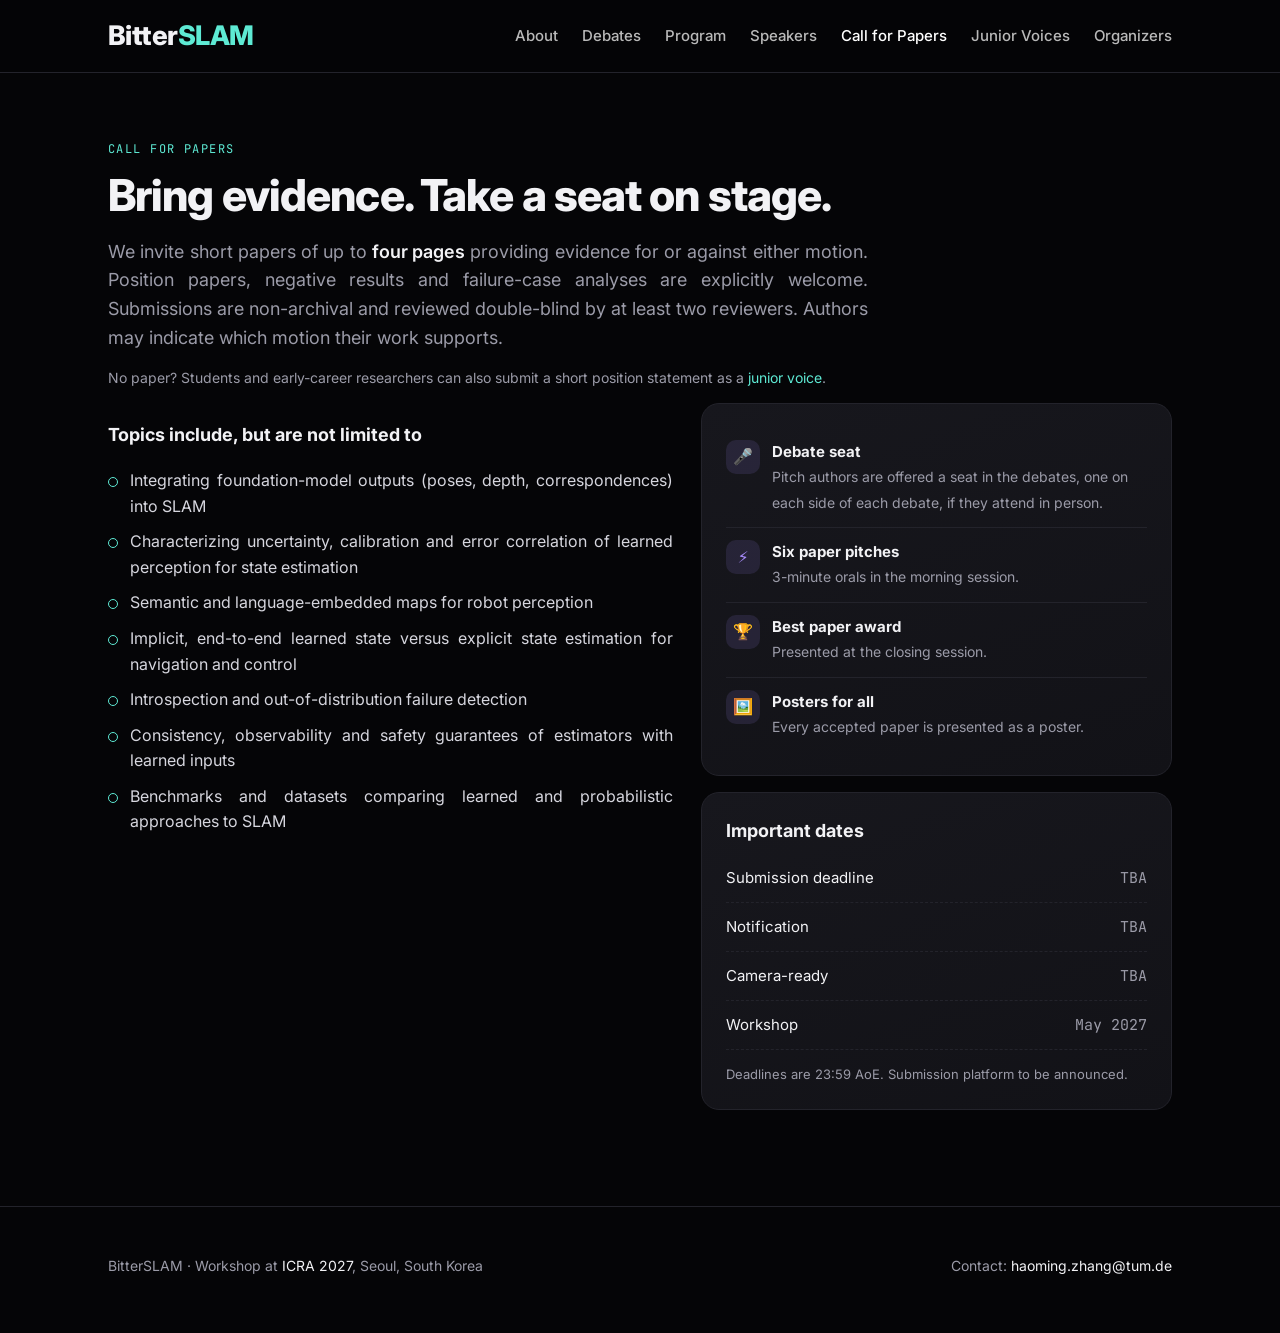
==== cfp.html @ 53a136e9 "Split CfP and Junior Voices into their own pages - Move the call for papers to cfp.html and add juni" ====
<!doctype html>
<html lang="en">
<head>
<meta charset="utf-8">
<meta name="viewport" content="width=device-width, initial-scale=1">
<title>Call for Papers · BitterSLAM · ICRA 2027 Workshop</title>
<meta name="description" content="Call for papers of the BitterSLAM workshop at ICRA 2027: short papers with evidence for or against either debate motion.">
<meta property="og:title" content="Call for Papers · BitterSLAM · ICRA 2027 Workshop">
<meta property="og:description" content="Call for papers of the BitterSLAM workshop at ICRA 2027: short papers with evidence for or against either debate motion.">
<meta name="theme-color" content="#000000">
<link rel="preconnect" href="https://fonts.googleapis.com">
<link rel="preconnect" href="https://fonts.gstatic.com" crossorigin>
<link href="https://fonts.googleapis.com/css2?family=Inter:wght@400;500;600;700;800&family=JetBrains+Mono:wght@400;500&display=swap" rel="stylesheet">
<link rel="stylesheet" href="assets/site.css">
</head>
<body class="subpage">

<nav class="top" id="nav">
  <div class="wrap">
    <a class="brand" href="index.html">Bitter<span>SLAM</span></a>
    <div class="links">
      <a href="index.html#about" class="opt">About</a>
      <a href="index.html#debates">Debates</a>
      <a href="index.html#program">Program</a>
      <a href="index.html#speakers">Speakers</a>
      <a class="active" href="cfp.html">Call for Papers</a>
      <a href="junior.html" class="opt">Junior Voices</a>
      <a href="index.html#organizers" class="opt">Organizers</a>
    </div>
  </div>
</nav>

<main>

<!-- CFP -->
<section id="cfp" class="page-top">
  <div class="wrap">
    <div class="reveal">
      <div class="eyebrow">Call for papers</div>
      <h2>Bring evidence. Take a seat on stage.</h2>
      <p class="lead">We invite short papers of up to <strong>four pages</strong> providing evidence for or against either motion. Position papers, negative results and failure-case analyses are explicitly welcome. Submissions are non-archival and reviewed double-blind by at least two reviewers. Authors may indicate which motion their work supports.</p>
      <p class="note" style="margin-top:0">No paper? Students and early-career researchers can also submit a short position statement as a <a href="junior.html" style="color:var(--teal)">junior voice</a>.</p>
    </div>
    <div class="cfp-grid">
      <div class="reveal">
        <h3 style="margin:18px 0 0;font-size:18px">Topics include, but are not limited to</h3>
        <ul class="topics">
          <li>Integrating foundation-model outputs (poses, depth, correspondences) into SLAM</li>
          <li>Characterizing uncertainty, calibration and error correlation of learned perception for state estimation</li>
          <li>Semantic and language-embedded maps for robot perception</li>
          <li>Implicit, end-to-end learned state versus explicit state estimation for navigation and control</li>
          <li>Introspection and out-of-distribution failure detection</li>
          <li>Consistency, observability and safety guarantees of estimators with learned inputs</li>
          <li>Benchmarks and datasets comparing learned and probabilistic approaches to SLAM</li>
        </ul>
      </div>
      <div class="reveal" style="display:grid;gap:16px;align-content:start">
        <div class="card">
          <div class="perk"><div class="ic">🎤</div><div><b>Debate seat</b><span>Pitch authors are offered a seat in the debates, one on each side of each debate, if they attend in person.</span></div></div>
          <div class="perk"><div class="ic">⚡</div><div><b>Six paper pitches</b><span>3-minute orals in the morning session.</span></div></div>
          <div class="perk"><div class="ic">🏆</div><div><b>Best paper award</b><span>Presented at the closing session.</span></div></div>
          <div class="perk"><div class="ic">🖼️</div><div><b>Posters for all</b><span>Every accepted paper is presented as a poster.</span></div></div>
        </div>
        <div class="card" id="dates">
          <h3>Important dates</h3>
          <ul class="dates">
            <li><span>Submission deadline</span><span>TBA</span></li>
            <li><span>Notification</span><span>TBA</span></li>
            <li><span>Camera-ready</span><span>TBA</span></li>
            <li><span>Workshop</span><span>May 2027</span></li>
          </ul>
          <p style="margin:14px 0 0;font-size:13px">Deadlines are 23:59 AoE. Submission platform to be announced.</p>
        </div>
      </div>
    </div>
  </div>
</section>

</main>

<footer>
  <div class="wrap">
    <div>BitterSLAM · Workshop at <a href="https://2027.ieee-icra.org/">ICRA 2027</a>, Seoul, South Korea</div>
    <div>Contact: <a href="mailto:haoming.zhang@tum.de">haoming.zhang@tum.de</a></div>
  </div>
</footer>

<script src="assets/site.js"></script>
</body>
</html>
---- assets/site.css ----
:root {
    --bg: #050507;
    --bg-2: #0b0b0e;
    --card: #121217;
    --card-2: #17171d;
    --line: #23232b;
    --ink: #f2f2f5;
    --muted: #9b9ba8;
    --dim: #6b6b78;
    --teal: #5eead4;
    --amber: #f59e0b;
    --pink: #f472b6;
    --violet: #a78bfa;
    --prop: #38bdf8;
    --opp: #fb7185;
    --max: 1120px;
  }
  * { box-sizing: border-box; }
  html { scroll-behavior: smooth; scroll-padding-top: 80px; }
  body { margin: 0; background: var(--bg); color: var(--ink); font-family: Inter, system-ui, -apple-system, Segoe UI, Roboto, sans-serif; font-size: 16px; line-height: 1.6; -webkit-font-smoothing: antialiased; }
  /* Justified body text; hyphenation keeps the word gaps even on narrow screens */
  p, li, .motion-top h3 { text-align: justify; -webkit-hyphens: auto; hyphens: auto; }
  a { color: inherit; text-decoration: none; }
  .wrap { max-width: var(--max); margin: 0 auto; padding: 0 16px; }
  @media (min-width: 720px) { .wrap { padding: 0 28px; } }
  .mono { font-family: "JetBrains Mono", ui-monospace, monospace; }

  /* ---------- Nav ---------- */
  nav.top { position: fixed; top: 0; left: 0; right: 0; z-index: 50; transition: background .3s, border-color .3s; border-bottom: 1px solid transparent; }
  nav.top.solid { background: rgba(5,5,7,.82); backdrop-filter: blur(12px); -webkit-backdrop-filter: blur(12px); border-color: var(--line); }
  nav.top .wrap { display: flex; align-items: center; gap: 24px; height: 72px; }
  nav.top .brand { font-size: 27px; font-weight: 800; letter-spacing: -.02em; margin-right: auto; white-space: nowrap; }
  nav.top .brand span { color: var(--teal); }
  nav.top .links { display: flex; gap: 24px; overflow-x: auto; scrollbar-width: none; }
  nav.top .links::-webkit-scrollbar { display: none; }
  nav.top .links a { color: rgba(255,255,255,.72); font-size: 15px; font-weight: 500; white-space: nowrap; }
  nav.top .links a:hover { color: #fff; }
  @media (max-width: 760px) { nav.top .links a.opt { display: none; } nav.top .links { gap: 16px; } nav.top .wrap { height: 60px; gap: 16px; } nav.top .brand { font-size: 21px; } nav.top .links a { font-size: 14px; } }

  /* ---------- Hero ---------- */
  header.hero { position: relative; height: 100vh; min-height: 640px; max-height: 900px; overflow: hidden; }
  header.hero canvas { position: absolute; inset: 0; width: 100%; height: 100%; display: block; }
  header.hero .shade { position: absolute; inset: 0; pointer-events: none;
    background: radial-gradient(120% 80% at 70% 40%, transparent 30%, rgba(5,5,7,.55) 75%),
                linear-gradient(180deg, rgba(5,5,7,.55) 0%, rgba(5,5,7,0) 18%, rgba(5,5,7,0) 45%, rgba(5,5,7,.92) 88%, var(--bg) 100%); }
  header.hero .content { position: absolute; left: 0; right: 0; bottom: 28px; z-index: 2; }
  .pill { display: inline-flex; align-items: center; gap: 8px; border: 1px solid rgba(255,255,255,.22); background: rgba(255,255,255,.06); backdrop-filter: blur(8px); -webkit-backdrop-filter: blur(8px); padding: 6px 14px; border-radius: 999px; font-size: 13px; color: rgba(255,255,255,.88); }
  .pill i { width: 7px; height: 7px; border-radius: 50%; background: var(--teal); box-shadow: 0 0 10px var(--teal); display: inline-block; }
  header.hero h1 { font-size: clamp(36px, 6.4vw, 76px); line-height: 1.02; letter-spacing: -.03em; font-weight: 800; margin: 18px 0 14px; max-width: 900px; }
  header.hero h1 em { font-style: normal; background: linear-gradient(90deg, var(--teal), var(--amber)); -webkit-background-clip: text; background-clip: text; color: transparent; }
  header.hero p.sub { font-size: clamp(17px, 2vw, 21px); color: rgba(255,255,255,.76); max-width: 680px; margin: 0 0 26px; }
  .btns { display: flex; flex-wrap: wrap; gap: 10px; }
  .btn { display: inline-flex; align-items: center; gap: 8px; padding: 12px 22px; border-radius: 999px; font-size: 15px; font-weight: 600; transition: transform .15s, background .2s; }
  .btn:hover { transform: translateY(-1px); }
  .btn.primary { background: #fff; color: #000; }
  .btn.glass { background: rgba(255,255,255,.08); border: 1px solid rgba(255,255,255,.26); color: #fff; backdrop-filter: blur(8px); -webkit-backdrop-filter: blur(8px); }
  .btn.glass:hover { background: rgba(255,255,255,.14); }
  .hero-tcs { display: flex; flex-wrap: wrap; align-items: center; gap: 10px; margin-top: 24px; }
  .hero-tcs .lbl { font-family: "JetBrains Mono", monospace; font-size: 11px; letter-spacing: .12em; text-transform: uppercase; color: rgba(255,255,255,.6); }
  .tc-chip { display: inline-flex; align-items: center; gap: 10px; padding: 5px 14px 5px 5px; border-radius: 999px; font-size: 13px; color: rgba(255,255,255,.9); background: rgba(255,255,255,.06); border: 1px solid rgba(255,255,255,.22); backdrop-filter: blur(8px); -webkit-backdrop-filter: blur(8px); transition: background .2s; }
  .tc-chip:hover { background: rgba(255,255,255,.14); }
  .tc-chip img { width: 28px; height: 28px; border-radius: 50%; object-fit: cover; background: #fff; flex: none; }
  .legend { position: absolute; right: 28px; top: 84px; z-index: 2; display: grid; gap: 6px; font-size: 12px; color: rgba(255,255,255,.62); background: rgba(5,5,7,.45); border: 1px solid rgba(255,255,255,.08); border-radius: 10px; padding: 10px 12px; backdrop-filter: blur(6px); -webkit-backdrop-filter: blur(6px); }
  .legend div { display: flex; align-items: center; gap: 8px; }
  .legend b { display: inline-block; width: 14px; height: 2px; }
  .legend .st { font-family: "JetBrains Mono", monospace; color: var(--teal); font-size: 11px; margin-top: 4px; }
  .legend .st.vla { color: var(--violet); }
  .legend .lg { font-family: "JetBrains Mono", monospace; font-size: 10px; letter-spacing: .1em; text-transform: uppercase; color: rgba(255,255,255,.42); }
  .legend .lg + div { margin-top: -2px; }
  .legend .lg.next { margin-top: 8px; padding-top: 10px; border-top: 1px solid rgba(255,255,255,.08); }
  @media (max-width: 760px) { .legend { display: none; } header.hero .content { bottom: 24px; } }

  /* ---------- Sections ---------- */
  section { padding: 96px 0; }
  section.alt { background: var(--bg-2); border-top: 1px solid var(--line); border-bottom: 1px solid var(--line); }
  .eyebrow { font-family: "JetBrains Mono", monospace; font-size: 12px; letter-spacing: .12em; text-transform: uppercase; color: var(--teal); margin-bottom: 12px; }
  h2 { font-size: clamp(28px, 4vw, 44px); line-height: 1.1; letter-spacing: -.02em; margin: 0 0 18px; font-weight: 800; }
  .lead { font-size: 18px; color: var(--muted); max-width: 760px; margin: 0 0 14px; }
  .lead strong { color: var(--ink); font-weight: 600; }
  @media (max-width: 720px) { section { padding: 72px 0; } }
  #about { padding-top: 48px; }

  /* About */
  .about-grid { display: grid; grid-template-columns: 1.25fr 1fr; gap: 48px; align-items: start; }
  @media (max-width: 900px) { .about-grid { grid-template-columns: 1fr; gap: 32px; } }
  .question { background: linear-gradient(160deg, var(--card-2), var(--card)); border: 1px solid var(--line); border-radius: 18px; padding: 28px; position: relative; overflow: hidden; }
  .question::before { content: ""; position: absolute; inset: 0 0 auto 0; height: 3px; background: linear-gradient(90deg, var(--teal), var(--amber)); }
  .question .q { font-size: 23px; line-height: 1.3; font-weight: 700; letter-spacing: -.01em; margin: 8px 0 14px; }
  .question p { color: var(--muted); margin: 0; font-size: 15px; }
  .shifts { display: grid; grid-template-columns: repeat(3, 1fr); gap: 12px; margin-top: 30px; }
  @media (max-width: 640px) { .shifts { grid-template-columns: 1fr; } }
  .shift { border: 1px solid var(--line); border-radius: 14px; padding: 16px; background: var(--card); }
  .shift .k { font-family: "JetBrains Mono", monospace; font-size: 11px; color: var(--dim); text-transform: uppercase; letter-spacing: .08em; }
  .shift .v { font-weight: 600; margin-top: 4px; font-size: 15px; }
  .shift small { color: var(--muted); font-size: 13px; display: block; margin-top: 2px; }

  /* Debates */
  #debates { position: relative; overflow: hidden; }
  #debates::before { content: ""; position: absolute; inset: -20% -10% auto -10%; height: 70%; background: radial-gradient(50% 60% at 25% 30%, rgba(56,189,248,.10), transparent 70%), radial-gradient(50% 60% at 80% 30%, rgba(251,113,133,.10), transparent 70%); pointer-events: none; }
  .debate-head { display: flex; justify-content: space-between; align-items: end; gap: 24px; flex-wrap: wrap; margin-bottom: 36px; position: relative; }
  .moderator { font-size: 14px; color: var(--muted); border: 1px solid var(--line); border-radius: 999px; padding: 8px 16px; background: var(--card); }
  .moderator b { color: var(--ink); }
  .motion { position: relative; border: 1px solid var(--line); border-radius: 22px; background: linear-gradient(180deg, var(--card-2), var(--card)); margin-bottom: 26px; overflow: hidden; }
  .motion-top { padding: 30px 30px 24px; display: grid; grid-template-columns: auto 1fr auto; gap: 22px; align-items: start; }
  @media (max-width: 720px) { .motion-top { grid-template-columns: 1fr; gap: 12px; padding: 24px 20px 20px; } }
  .mnum { font-family: "JetBrains Mono", monospace; font-size: 54px; font-weight: 500; line-height: .9; color: transparent; -webkit-text-stroke: 1px rgba(255,255,255,.35); }
  .motion-top .label { font-family: "JetBrains Mono", monospace; font-size: 12px; color: var(--dim); text-transform: uppercase; letter-spacing: .1em; }
  .motion-top h3 { font-size: clamp(20px, 2.6vw, 27px); line-height: 1.3; margin: 6px 0 0; font-weight: 700; letter-spacing: -.01em; }
  .motion-top h3 .thb { color: var(--muted); font-weight: 500; }
  .when { font-family: "JetBrains Mono", monospace; font-size: 13px; color: var(--muted); white-space: nowrap; border: 1px solid var(--line); border-radius: 8px; padding: 6px 10px; }
  .sides { display: grid; grid-template-columns: 1fr auto 1fr; border-top: 1px solid var(--line); }
  @media (max-width: 720px) { .sides { grid-template-columns: 1fr; } .vs { padding: 8px 0 !important; border: 0 !important; } }
  .side { padding: 24px 30px; }
  @media (max-width: 720px) { .side { padding: 20px; } }
  .side .who { display: inline-flex; align-items: center; gap: 8px; font-size: 12px; font-weight: 700; letter-spacing: .1em; text-transform: uppercase; margin-bottom: 10px; }
  .side .who i { width: 8px; height: 8px; border-radius: 2px; display: inline-block; }
  .side.prop .who { color: var(--prop); } .side.prop .who i { background: var(--prop); }
  .side.opp .who { color: var(--opp); } .side.opp .who i { background: var(--opp); }
  .side p { margin: 0 0 16px; color: #d6d6de; font-size: 16px; }
  .seats { display: flex; gap: 8px; flex-wrap: wrap; }
  .seat { font-size: 12px; color: var(--muted); border: 1px dashed #34343f; border-radius: 8px; padding: 5px 10px; }
  .seat.paper { border-style: solid; border-color: rgba(167,139,250,.45); color: var(--violet); }
  .seat.junior { border-style: solid; border-color: rgba(94,234,212,.4); color: var(--teal); }
  .vs { display: grid; place-items: center; padding: 0 6px; font-family: "JetBrains Mono", monospace; color: var(--dim); font-size: 13px; border-left: 1px solid var(--line); border-right: 1px solid var(--line); writing-mode: vertical-rl; letter-spacing: .3em; }
  @media (max-width: 720px) { .vs { writing-mode: horizontal-tb; } }
  .poll { border-top: 1px solid var(--line); padding: 20px 30px 26px; display: grid; grid-template-columns: 1fr auto; gap: 18px; align-items: center; }
  @media (max-width: 720px) { .poll { grid-template-columns: 1fr; padding: 18px 20px 22px; } }
  .poll .lbl { font-size: 13px; color: var(--muted); margin-bottom: 8px; display: flex; justify-content: space-between; gap: 10px; }
  .bar { height: 34px; border-radius: 10px; overflow: hidden; display: flex; background: #1c1c23; font-size: 13px; font-weight: 600; position: relative; }
  .bar .p { background: linear-gradient(90deg, #0369a1, var(--prop)); display: flex; align-items: center; padding-left: 12px; color: #021a2b; transition: width 1.4s cubic-bezier(.2,.8,.2,1); }
  .bar .o { background: linear-gradient(90deg, var(--opp), #be123c); display: flex; align-items: center; justify-content: flex-end; padding-right: 12px; color: #2b0510; transition: width 1.4s cubic-bezier(.2,.8,.2,1); }
  .bar.pending::after { content: "Pre-workshop poll opens with the call for papers"; position: absolute; inset: 0; display: grid; place-items: center; color: rgba(255,255,255,.85); font-weight: 500; font-size: 13px; background: repeating-linear-gradient(135deg, rgba(255,255,255,.03) 0 10px, rgba(255,255,255,.06) 10px 20px); backdrop-filter: blur(1px); }
  .poll .btn { padding: 10px 18px; font-size: 14px; }

  .format { display: grid; grid-template-columns: repeat(5, 1fr); gap: 10px; margin-top: 34px; }
  @media (max-width: 900px) { .format { grid-template-columns: repeat(2, 1fr); } }
  .fstep { border: 1px solid var(--line); background: var(--card); border-radius: 14px; padding: 16px; position: relative; }
  .fstep .t { font-family: "JetBrains Mono", monospace; font-size: 12px; color: var(--teal); }
  .fstep .n { font-weight: 600; margin-top: 4px; font-size: 15px; }
  .fstep small { color: var(--muted); font-size: 13px; }

  /* Program */
  .program { display: grid; grid-template-columns: 1fr 1fr; gap: 28px; margin-top: 12px; }
  @media (max-width: 900px) { .program { grid-template-columns: 1fr; } }
  .phase h3 { font-size: 18px; margin: 0 0 4px; }
  .phase .ph { font-family: "JetBrains Mono", monospace; font-size: 12px; color: var(--dim); margin-bottom: 14px; text-transform: uppercase; letter-spacing: .1em; }
  .slot { display: grid; grid-template-columns: 112px 1fr; gap: 16px; padding: 14px 0; border-bottom: 1px solid var(--line); align-items: baseline; }
  .slot .tm { font-family: "JetBrains Mono", monospace; font-size: 13px; color: var(--muted); }
  .slot .ti { font-weight: 500; }
  .slot .ti small { display: block; color: var(--dim); font-size: 13px; font-weight: 400; }
  .slot.brk .ti { color: var(--muted); font-weight: 400; font-style: italic; }
  .slot.hl { background: linear-gradient(90deg, rgba(94,234,212,.08), transparent); border-left: 2px solid var(--teal); padding-left: 12px; margin-left: -14px; }
  .slot.hl .ti { color: #fff; font-weight: 700; }
  .slot .tag { display: inline-block; font-size: 11px; font-family: "JetBrains Mono", monospace; padding: 1px 7px; border-radius: 5px; margin-left: 6px; vertical-align: 2px; }
  .tag.m1, .tag.m2 { background: rgba(94,234,212,.12); color: var(--teal); }
  .tag.vote { background: rgba(245,158,11,.14); color: var(--amber); }
  .note { color: var(--muted); font-size: 14px; margin-top: 18px; }

  /* People */
  .people { display: grid; grid-template-columns: repeat(auto-fill, minmax(190px, 1fr)); gap: 16px; }
  .person { background: var(--card); border: 1px solid var(--line); border-radius: 16px; padding: 22px 18px; text-align: center; transition: border-color .2s, transform .2s; display: flex; flex-direction: column; align-items: center; }
  .person:hover { border-color: #3a3a46; transform: translateY(-2px); }
  .avatar { width: 92px; height: 92px; border-radius: 50%; margin: 0 auto 14px; display: grid; place-items: center; font-weight: 700; font-size: 26px; color: #fff; object-fit: cover; }
  .person .nm { font-weight: 600; }
  .avatar.tba { background: var(--card-2); border: 1px dashed #3a3a46; color: var(--dim); font-weight: 600; }
  .person .af { color: var(--muted); font-size: 14px; margin-bottom: 12px; }
  .person .pos { color: var(--ink); opacity: .8; font-size: 13px; margin-top: 2px; }
  /* Organizers: fixed five columns on wide screens so each row stays a row */
  @media (min-width: 1000px) { .people.org-row { grid-template-columns: repeat(5, 1fr); } }
  .people.org-row + .people.org-row { margin-top: 16px; }
  .person .role { display: inline-block; margin-top: auto; font-size: 11px; font-family: "JetBrains Mono", monospace; color: var(--teal); border: 1px solid rgba(94,234,212,.3); border-radius: 6px; padding: 1px 8px; }
  .person .roles { margin-top: auto; display: flex; flex-wrap: wrap; justify-content: center; gap: 6px; }
  .person .roles .role { margin-top: 0; }
  .subhead { font-size: 15px; color: var(--muted); margin: -6px 0 26px; }

  /* CfP */
  .cfp-grid { display: grid; grid-template-columns: 1.2fr 1fr; gap: 28px; }
  @media (max-width: 900px) { .cfp-grid { grid-template-columns: 1fr; } }
  ul.topics { list-style: none; padding: 0; margin: 18px 0 0; display: grid; gap: 10px; }
  ul.topics li { display: flex; gap: 12px; color: #d6d6de; }
  ul.topics li::before { content: ""; flex: 0 0 8px; height: 8px; margin-top: 9px; border: 1.5px solid var(--teal); border-radius: 50%; }
  .card { background: linear-gradient(160deg, var(--card-2), var(--card)); border: 1px solid var(--line); border-radius: 18px; padding: 24px; }
  .card h3 { margin: 0 0 8px; font-size: 18px; }
  .card p { color: var(--muted); margin: 0 0 12px; font-size: 15px; }
  .perk { display: flex; gap: 12px; align-items: flex-start; padding: 12px 0; border-top: 1px solid var(--line); }
  .perk:first-of-type { border-top: 0; }
  .perk .ic { flex: 0 0 34px; height: 34px; border-radius: 10px; display: grid; place-items: center; background: rgba(167,139,250,.12); color: var(--violet); font-size: 16px; }
  .perk b { display: block; font-size: 15px; }
  .perk span { color: var(--muted); font-size: 14px; }
  .dates { list-style: none; padding: 0; margin: 0; }
  .dates li { display: flex; justify-content: space-between; gap: 16px; padding: 12px 0; border-bottom: 1px dashed var(--line); font-size: 15px; }
  .dates li span:last-child { font-family: "JetBrains Mono", monospace; color: var(--muted); white-space: nowrap; }

  /* Junior voices */
  .jv-grid { display: grid; grid-template-columns: 1.35fr 1fr; gap: 28px; align-items: start; }
  @media (max-width: 900px) { .jv-grid { grid-template-columns: 1fr; } }
  .jv-form { display: grid; grid-template-columns: 1fr 1fr; gap: 14px 16px; }
  .jv-form .full { grid-column: 1 / -1; }
  @media (max-width: 600px) { .jv-form { grid-template-columns: 1fr; } }
  .jv-form label { display: block; font-size: 13px; color: var(--muted); margin-bottom: 6px; }
  .jv-form label .opt { color: var(--dim); }
  .jv-form input[type=text], .jv-form input[type=email], .jv-form input[type=url], .jv-form select, .jv-form textarea {
    width: 100%; box-sizing: border-box; background: #0c0c10; border: 1px solid var(--line); border-radius: 10px; color: var(--ink);
    font: inherit; font-size: 15px; padding: 10px 12px; transition: border-color .2s; }
  .jv-form textarea { resize: vertical; min-height: 96px; }
  .jv-form .jv-motion textarea { min-height: 150px; }
  .jv-form .jv-motion { border: 1px solid var(--line); border-radius: 12px; padding: 14px 16px 10px; margin: 0; display: grid; gap: 12px; min-width: 0; }
  .jv-form .jv-motion legend { font-family: "JetBrains Mono", monospace; font-size: 12px; letter-spacing: .08em; text-transform: uppercase; color: var(--teal); padding: 0 6px; }
  .jv-form .jv-hint { margin: 4px 0 -4px; font-size: 14px; color: var(--muted); }
  .jv-form :is(input, select, textarea):focus { outline: none; border-color: var(--teal); }
  .jv-form :is(input, select, textarea):disabled { opacity: .55; cursor: not-allowed; }
  .jv-form .count { font-family: "JetBrains Mono", monospace; font-size: 11px; color: var(--dim); text-align: right; margin-top: 4px; }
  .jv-form .count.over { color: var(--opp); }
  .jv-form .check { display: flex; gap: 10px; align-items: flex-start; font-size: 14px; color: #d6d6de; margin: 0; }
  .jv-form .check input { margin-top: 4px; accent-color: var(--teal); flex: none; }
  .jv-form .actions { display: flex; flex-wrap: wrap; align-items: center; gap: 14px; }
  .jv-form button { border: 0; cursor: pointer; font: inherit; }
  .jv-form button:disabled { opacity: .5; cursor: not-allowed; transform: none; }
  .jv-form .hp { position: absolute; left: -9999px; width: 1px; height: 1px; opacity: 0; }
  .jv-status { font-size: 14px; color: var(--muted); }
  .jv-status.ok { color: var(--teal); } .jv-status.err { color: var(--opp); }
  .jv-gallery { margin-top: 40px; }
  .jv-empty { border: 1px dashed #34343f; border-radius: 16px; padding: 22px; color: var(--muted); font-size: 15px; text-align: center; }

  /* Footer */
  footer { padding: 48px 0 56px; border-top: 1px solid var(--line); color: var(--muted); font-size: 14px; }
  footer .wrap { display: flex; justify-content: space-between; gap: 20px; flex-wrap: wrap; }
  footer a { color: var(--ink); }
  footer a:hover { color: var(--teal); }

  .reveal { opacity: 0; transform: translateY(16px); transition: opacity .7s ease, transform .7s ease; }
  .reveal.in { opacity: 1; transform: none; }
  @media (prefers-reduced-motion: reduce) { .reveal { opacity: 1; transform: none; transition: none; } html { scroll-behavior: auto; } }

  /* Subpages: no hero, so the nav is solid from the start and content clears it */
  body.subpage nav.top { background: rgba(5,5,7,.82); backdrop-filter: blur(12px); -webkit-backdrop-filter: blur(12px); border-color: var(--line); }
  nav.top .links a.active { color: #fff; }
  section.page-top { padding-top: 140px; }
  @media (max-width: 720px) { section.page-top { padding-top: 110px; } }
  /* Get involved (main page) */
  .involved-grid { display: grid; grid-template-columns: 1fr 1fr; gap: 20px; }
  @media (max-width: 900px) { .involved-grid { grid-template-columns: 1fr; } }
  .involved-grid .card { display: flex; flex-direction: column; gap: 6px; padding: 28px; }
  .involved-grid .card h3 { font-size: 22px; margin: 0; }
  .involved-grid .card p { font-size: 16px; margin: 0 0 14px; }
  .involved-grid .card .btn { align-self: flex-start; margin-top: auto; }
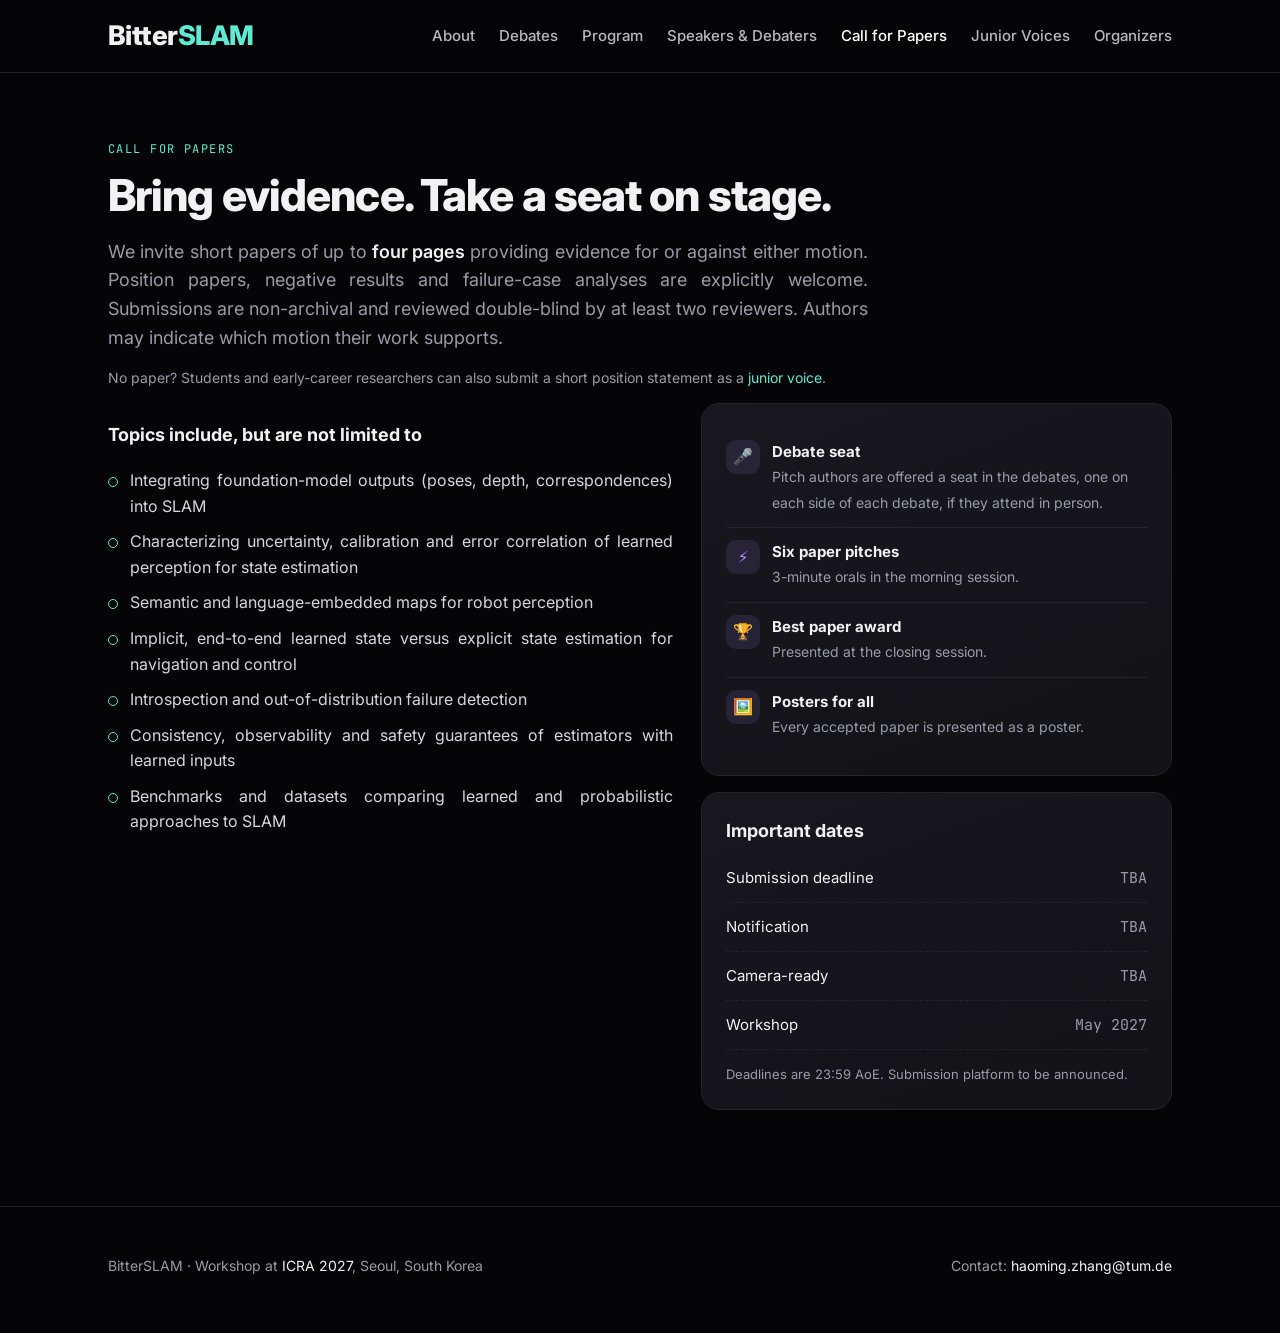
==== commit 6648ea1a: "Chli as speaker, program page, Speakers & Debaters, mobile hero - Speakers: Margarita Chli (Universi" ====
--- a/cfp.html
+++ b/cfp.html
@@ -11,7 +11,7 @@
 <link rel="preconnect" href="https://fonts.googleapis.com">
 <link rel="preconnect" href="https://fonts.gstatic.com" crossorigin>
 <link href="https://fonts.googleapis.com/css2?family=Inter:wght@400;500;600;700;800&family=JetBrains+Mono:wght@400;500&display=swap" rel="stylesheet">
-<link rel="stylesheet" href="assets/site.css">
+<link rel="stylesheet" href="assets/site.css?v=5">
 </head>
 <body class="subpage">
 
@@ -21,8 +21,8 @@
     <div class="links">
       <a href="index.html#about" class="opt">About</a>
       <a href="index.html#debates">Debates</a>
-      <a href="index.html#program">Program</a>
-      <a href="index.html#speakers">Speakers</a>
+      <a href="program.html">Program</a>
+      <a href="index.html#speakers">Speakers<span class="wide"> &amp; Debaters</span></a>
       <a class="active" href="cfp.html">Call for Papers</a>
       <a href="junior.html" class="opt">Junior Voices</a>
       <a href="index.html#organizers" class="opt">Organizers</a>
--- a/assets/site.css
+++ b/assets/site.css
@@ -35,7 +35,8 @@
   nav.top .links::-webkit-scrollbar { display: none; }
   nav.top .links a { color: rgba(255,255,255,.72); font-size: 15px; font-weight: 500; white-space: nowrap; }
   nav.top .links a:hover { color: #fff; }
-  @media (max-width: 760px) { nav.top .links a.opt { display: none; } nav.top .links { gap: 16px; } nav.top .wrap { height: 60px; gap: 16px; } nav.top .brand { font-size: 21px; } nav.top .links a { font-size: 14px; } }
+  @media (max-width: 1040px) { nav.top .links a.opt { display: none; } }
+  @media (max-width: 760px) { nav.top .links a.opt { display: none; } nav.top .links { gap: 16px; } nav.top .wrap { height: 60px; gap: 16px; } nav.top .brand { font-size: 21px; } nav.top .links a { font-size: 14px; } nav.top .links .wide { display: none; } }
 
   /* ---------- Hero ---------- */
   header.hero { position: relative; height: 100vh; min-height: 640px; max-height: 900px; overflow: hidden; }
@@ -68,7 +69,14 @@
   .legend .lg { font-family: "JetBrains Mono", monospace; font-size: 10px; letter-spacing: .1em; text-transform: uppercase; color: rgba(255,255,255,.42); }
   .legend .lg + div { margin-top: -2px; }
   .legend .lg.next { margin-top: 8px; padding-top: 10px; border-top: 1px solid rgba(255,255,255,.08); }
-  @media (max-width: 760px) { .legend { display: none; } header.hero .content { bottom: 24px; } }
+  @media (max-width: 760px) {
+    .legend { display: none; }
+    /* phones: the scene gets its own band and the text flows below it instead of covering it */
+    header.hero { height: auto; min-height: 0; max-height: none; }
+    header.hero canvas, header.hero .shade { bottom: auto; height: 430px; }
+    header.hero .shade { background: linear-gradient(180deg, rgba(5,5,7,.55) 0%, rgba(5,5,7,0) 20%, rgba(5,5,7,0) 70%, var(--bg) 100%); }
+    header.hero .content { position: relative; bottom: auto; padding: 380px 0 32px; }
+  }
 
   /* ---------- Sections ---------- */
   section { padding: 96px 0; }
@@ -110,14 +118,14 @@
   .when { font-family: "JetBrains Mono", monospace; font-size: 13px; color: var(--muted); white-space: nowrap; border: 1px solid var(--line); border-radius: 8px; padding: 6px 10px; }
   .sides { display: grid; grid-template-columns: 1fr auto 1fr; border-top: 1px solid var(--line); }
   @media (max-width: 720px) { .sides { grid-template-columns: 1fr; } .vs { padding: 8px 0 !important; border: 0 !important; } }
-  .side { padding: 24px 30px; }
+  .side { padding: 24px 30px; display: flex; flex-direction: column; align-items: flex-start; }
   @media (max-width: 720px) { .side { padding: 20px; } }
   .side .who { display: inline-flex; align-items: center; gap: 8px; font-size: 12px; font-weight: 700; letter-spacing: .1em; text-transform: uppercase; margin-bottom: 10px; }
   .side .who i { width: 8px; height: 8px; border-radius: 2px; display: inline-block; }
   .side.prop .who { color: var(--prop); } .side.prop .who i { background: var(--prop); }
   .side.opp .who { color: var(--opp); } .side.opp .who i { background: var(--opp); }
   .side p { margin: 0 0 16px; color: #d6d6de; font-size: 16px; }
-  .seats { display: flex; gap: 8px; flex-wrap: wrap; }
+  .seats { display: flex; gap: 8px; flex-wrap: wrap; margin-top: auto; }
   .seat { font-size: 12px; color: var(--muted); border: 1px dashed #34343f; border-radius: 8px; padding: 5px 10px; }
   .seat.paper { border-style: solid; border-color: rgba(167,139,250,.45); color: var(--violet); }
   .seat.junior { border-style: solid; border-color: rgba(94,234,212,.4); color: var(--teal); }
@@ -129,7 +137,25 @@
   .bar { height: 34px; border-radius: 10px; overflow: hidden; display: flex; background: #1c1c23; font-size: 13px; font-weight: 600; position: relative; }
   .bar .p { background: linear-gradient(90deg, #0369a1, var(--prop)); display: flex; align-items: center; padding-left: 12px; color: #021a2b; transition: width 1.4s cubic-bezier(.2,.8,.2,1); }
   .bar .o { background: linear-gradient(90deg, var(--opp), #be123c); display: flex; align-items: center; justify-content: flex-end; padding-right: 12px; color: #2b0510; transition: width 1.4s cubic-bezier(.2,.8,.2,1); }
-  .bar.pending::after { content: "Pre-workshop poll opens with the call for papers"; position: absolute; inset: 0; display: grid; place-items: center; color: rgba(255,255,255,.85); font-weight: 500; font-size: 13px; background: repeating-linear-gradient(135deg, rgba(255,255,255,.03) 0 10px, rgba(255,255,255,.06) 10px 20px); backdrop-filter: blur(1px); }
+  .bar.pending::after { content: attr(data-msg); position: absolute; inset: 0; display: grid; place-items: center; color: rgba(255,255,255,.85); font-weight: 500; font-size: 13px; background: repeating-linear-gradient(135deg, rgba(255,255,255,.03) 0 10px, rgba(255,255,255,.06) 10px 20px); backdrop-filter: blur(1px); }
+  .bar.pending .p, .bar.pending .o { opacity: .3; }
+  .bar .u { background: #3a3a46; display: flex; align-items: center; justify-content: center; color: rgba(255,255,255,.75); overflow: hidden; transition: width 1.4s cubic-bezier(.2,.8,.2,1); }
+  .bar .p, .bar .o, .bar .u { white-space: nowrap; overflow: hidden; }
+  [hidden] { display: none !important; }
+  .vote-row { display: flex; flex-wrap: wrap; align-items: center; gap: 8px; margin-top: 12px; }
+  .vote-row .vote-q { font-size: 13px; color: var(--muted); margin-right: 4px; }
+  .vote-row button { font: inherit; font-size: 13px; font-weight: 600; padding: 6px 14px; border-radius: 8px; cursor: pointer; background: transparent; color: var(--ink); border: 1px solid var(--line); transition: border-color .2s, background .2s; }
+  .vote-row button:hover { border-color: #4a4a58; }
+  .vote-row button[data-stance="for"].on { background: var(--prop); border-color: var(--prop); color: #021a2b; }
+  .vote-row button[data-stance="against"].on { background: var(--opp); border-color: var(--opp); color: #2b0510; }
+  .vote-row button[data-stance="undecided"].on { background: #3a3a46; border-color: #5a5a68; }
+  .vote-row button:disabled { opacity: .6; cursor: default; }
+  .vote-arg { display: flex; gap: 8px; margin-top: 10px; align-items: flex-start; }
+  .vote-arg textarea { flex: 1; font: inherit; font-size: 13px; color: var(--ink); background: #1c1c23; border: 1px solid var(--line); border-radius: 8px; padding: 8px 10px; resize: vertical; }
+  .vote-arg .btn { white-space: nowrap; }
+  @media (max-width: 560px) { .vote-arg { flex-direction: column; align-items: stretch; } .vote-row .vote-q { flex-basis: 100%; } }
+  .vote-status { font-size: 12px; color: var(--muted); margin-top: 6px; min-height: 1em; }
+  .vote-status.err { color: var(--opp); }
   .poll .btn { padding: 10px 18px; font-size: 14px; }
 
   .format { display: grid; grid-template-columns: repeat(5, 1fr); gap: 10px; margin-top: 34px; }
@@ -158,7 +184,7 @@
 
   /* People */
   .people { display: grid; grid-template-columns: repeat(auto-fill, minmax(190px, 1fr)); gap: 16px; }
-  .person { background: var(--card); border: 1px solid var(--line); border-radius: 16px; padding: 22px 18px; text-align: center; transition: border-color .2s, transform .2s; display: flex; flex-direction: column; align-items: center; }
+  .person { background: var(--card); border: 1px solid var(--line); border-radius: 16px; padding: 22px 12px; text-align: center; transition: border-color .2s, transform .2s; display: flex; flex-direction: column; align-items: center; }
   .person:hover { border-color: #3a3a46; transform: translateY(-2px); }
   .avatar { width: 92px; height: 92px; border-radius: 50%; margin: 0 auto 14px; display: grid; place-items: center; font-weight: 700; font-size: 26px; color: #fff; object-fit: cover; }
   .person .nm { font-weight: 600; }
@@ -166,11 +192,13 @@
   .person .af { color: var(--muted); font-size: 14px; margin-bottom: 12px; }
   .person .pos { color: var(--ink); opacity: .8; font-size: 13px; margin-top: 2px; }
   /* Organizers: fixed five columns on wide screens so each row stays a row */
-  @media (min-width: 1000px) { .people.org-row { grid-template-columns: repeat(5, 1fr); } }
+  @media (min-width: 1000px) { .people.org-row { grid-template-columns: repeat(5, minmax(0, 1fr)); } }
   .people.org-row + .people.org-row { margin-top: 16px; }
-  .person .role { display: inline-block; margin-top: auto; font-size: 11px; font-family: "JetBrains Mono", monospace; color: var(--teal); border: 1px solid rgba(94,234,212,.3); border-radius: 6px; padding: 1px 8px; }
+  .person .role { display: inline-block; margin-top: auto; font-size: 11px; font-family: "JetBrains Mono", monospace; color: var(--teal); border: 1px solid rgba(94,234,212,.3); border-radius: 6px; padding: 1px 8px; white-space: nowrap; }
   .person .roles { margin-top: auto; display: flex; flex-wrap: wrap; justify-content: center; gap: 6px; }
   .person .roles .role { margin-top: 0; }
+  .person a.role { text-decoration: none; }
+  .person a.role:hover { background: rgba(94,234,212,.1); }
   .subhead { font-size: 15px; color: var(--muted); margin: -6px 0 26px; }
 
   /* CfP */
